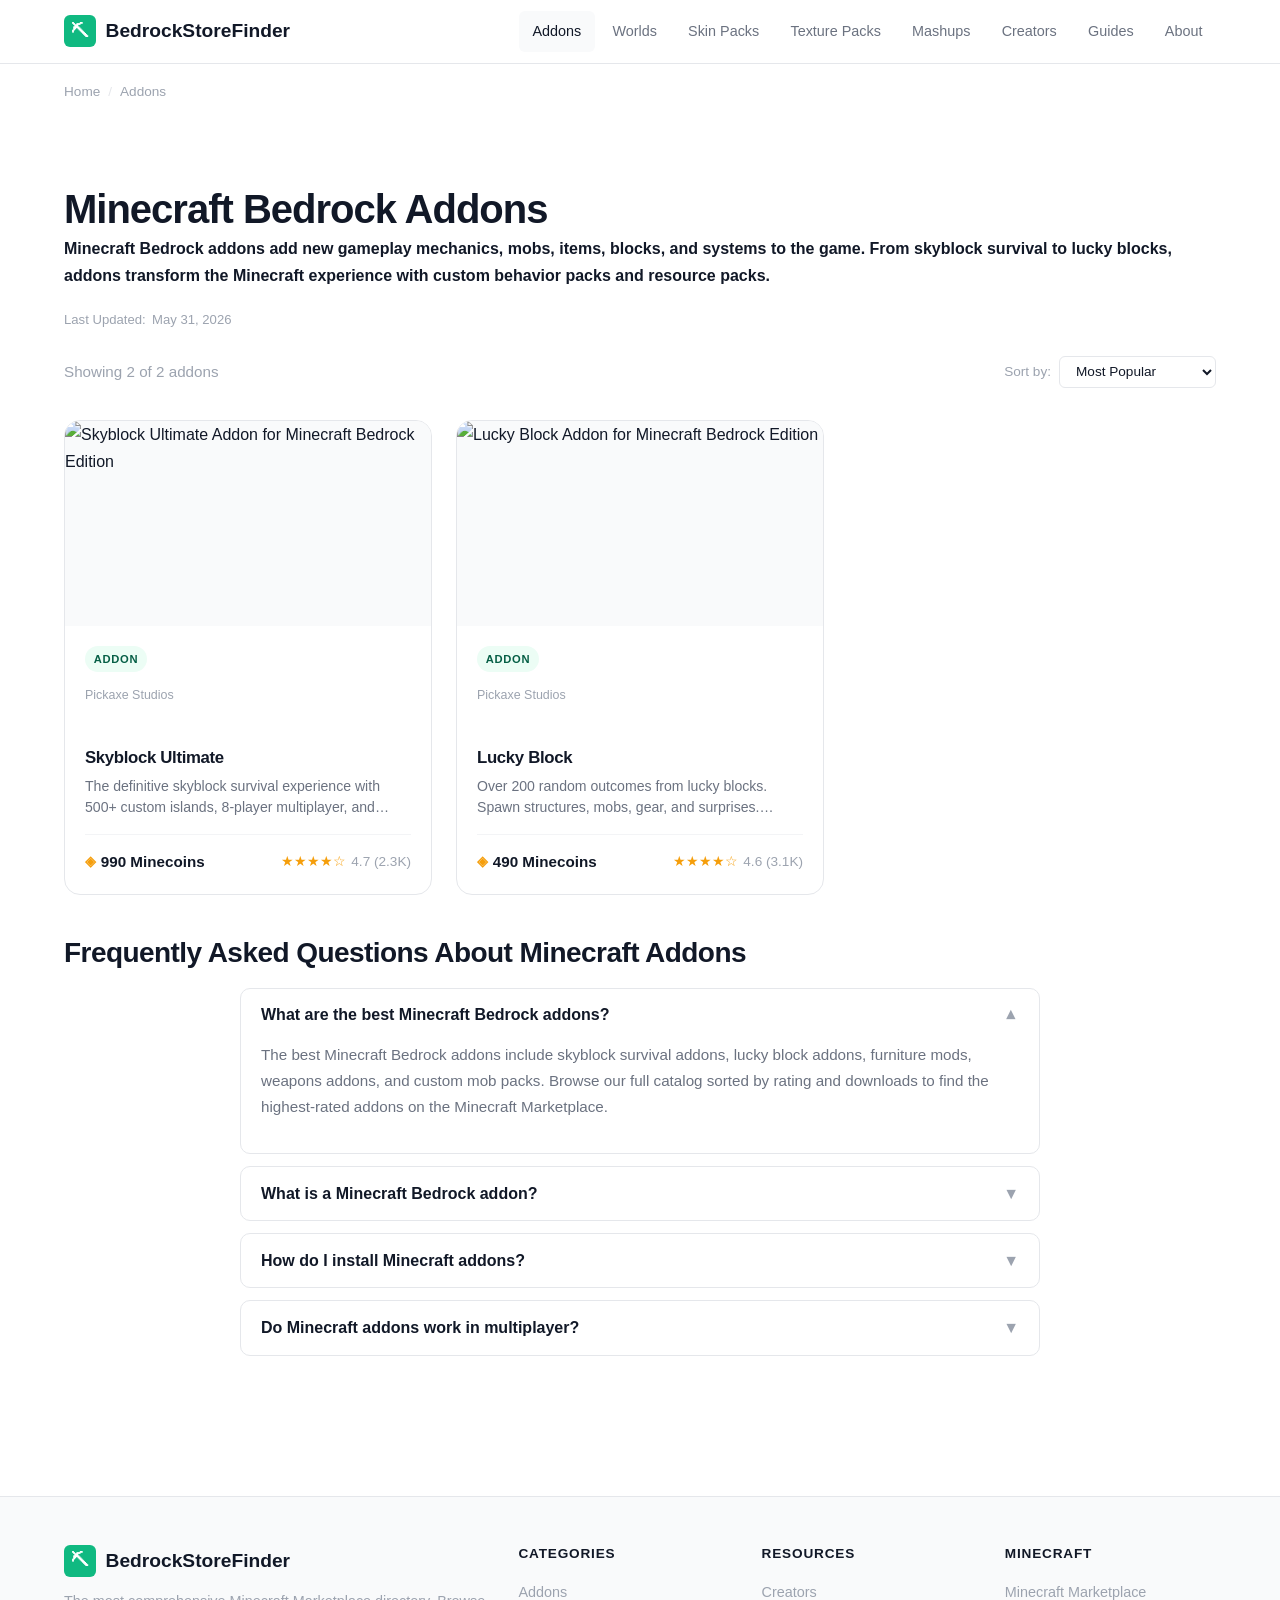
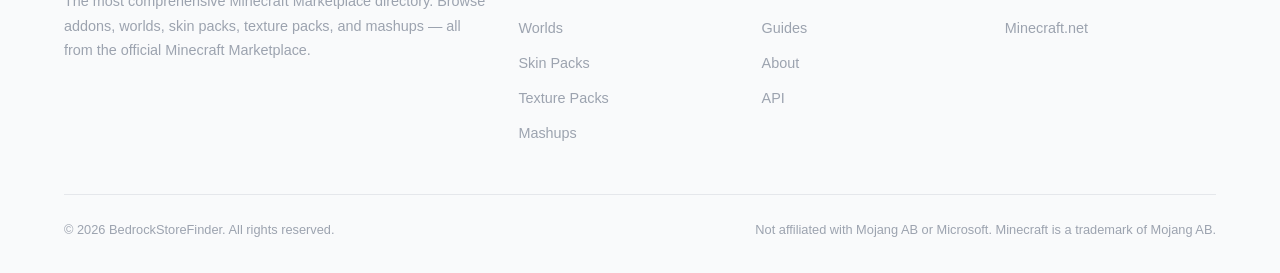
==== addons/index.html @ 6aa69ab3 "feat: BedrockStoreFinder — Minecraft Marketplace AI agent hub Complete static site and API for Minec" ====
<!DOCTYPE html>
<html lang="en">
<head>
  <meta charset="UTF-8">
  <meta name="viewport" content="width=device-width, initial-scale=1.0">
  <title>Minecraft Bedrock Addons | BedrockStoreFinder</title>
  <meta name="description" content="Custom gameplay mechanics, mobs, items, and systems for Minecraft Bedrock. Browse 2+ addons on BedrockStoreFinder.">
  <link rel="canonical" href="https://bedrockstorefinder.com/addons/">
  <meta property="og:title" content="Minecraft Bedrock Addons | BedrockStoreFinder">
  <meta property="og:description" content="Custom gameplay mechanics, mobs, items, and systems for Minecraft Bedrock. Browse 2+ addons on BedrockStoreFinder.">
  <meta property="og:type" content="website">
  <meta property="og:url" content="https://bedrockstorefinder.com/addons/">
  
  <meta property="og:site_name" content="BedrockStoreFinder">
  <link rel="stylesheet" href="/css/styles.css">
  <script type="application/ld+json">
  {
  "@context": "https://schema.org",
  "@type": "BreadcrumbList",
  "itemListElement": [
    {
      "@type": "ListItem",
      "position": 1,
      "name": "Home",
      "item": "https://bedrockstorefinder.com/"
    },
    {
      "@type": "ListItem",
      "position": 2,
      "name": "Addons",
      "item": "https://bedrockstorefinder.com/addons/"
    }
  ]
}
  </script>
  <script type="application/ld+json">
  {
  "@context": "https://schema.org",
  "@type": "FAQPage",
  "mainEntity": [
    {
      "@type": "Question",
      "name": "What are the best Minecraft Bedrock addons?",
      "acceptedAnswer": {
        "@type": "Answer",
        "text": "The best Minecraft Bedrock addons include skyblock survival addons, lucky block addons, furniture mods, weapons addons, and custom mob packs. Browse our full catalog sorted by rating and downloads to find the highest-rated addons on the Minecraft Marketplace."
      }
    },
    {
      "@type": "Question",
      "name": "What is a Minecraft Bedrock addon?",
      "acceptedAnswer": {
        "@type": "Answer",
        "text": "A Minecraft Bedrock addon is a downloadable content pack that modifies or extends the game using behavior packs and resource packs. Addons can add new mobs, items, blocks, crafting recipes, game mechanics, and more. They are available through the official Minecraft Marketplace."
      }
    },
    {
      "@type": "Question",
      "name": "How do I install Minecraft addons?",
      "acceptedAnswer": {
        "@type": "Answer",
        "text": "Open Minecraft Bedrock Edition, go to the Marketplace from the main menu, find your addon, purchase with Minecoins, and it downloads automatically. Then create or edit a world and activate the behavior pack and resource pack in the world settings."
      }
    },
    {
      "@type": "Question",
      "name": "Do Minecraft addons work in multiplayer?",
      "acceptedAnswer": {
        "@type": "Answer",
        "text": "Most Minecraft Marketplace addons support multiplayer. The host player needs to own the addon, but other players can join the world and use the addon features without purchasing it themselves."
      }
    }
  ]
}
  </script>
</head>
<body>
  <nav class="nav" aria-label="Main navigation">
    <div class="nav__inner">
      <a href="/" class="nav__logo" aria-label="BedrockStoreFinder Home">
        <span class="nav__logo-icon" aria-hidden="true">&#9935;</span>
        BedrockStoreFinder
      </a>
      <button class="nav__toggle" aria-label="Toggle menu" aria-expanded="false" onclick="document.querySelector('.nav__links').classList.toggle('nav__links--open'); this.setAttribute('aria-expanded', this.getAttribute('aria-expanded') === 'true' ? 'false' : 'true');">
        <svg viewBox="0 0 24 24" fill="none" stroke="currentColor" stroke-width="2" aria-hidden="true"><path d="M4 6h16M4 12h16M4 18h16"/></svg>
      </button>
      <div class="nav__links">
          <a href="/addons/" class="nav__link nav__link--active">Addons</a>
          <a href="/worlds/" class="nav__link">Worlds</a>
          <a href="/skin-packs/" class="nav__link">Skin Packs</a>
          <a href="/texture-packs/" class="nav__link">Texture Packs</a>
          <a href="/mashups/" class="nav__link">Mashups</a>
          <a href="/creators/" class="nav__link">Creators</a>
          <a href="/guides/" class="nav__link">Guides</a>
          <a href="/about/" class="nav__link">About</a>
      </div>
    </div>
  </nav>
  <main>
    
    <div class="container">
      <nav class="breadcrumb" aria-label="Breadcrumb">
        <a href="/">Home</a><span class="breadcrumb__sep" aria-hidden="true">/</span>
        <span aria-current="page">Addons</span>
      </nav>
    </div>
    <section class="section">
      <div class="container">
        <h1>Minecraft Bedrock Addons</h1>
        <p><strong>Minecraft Bedrock addons add new gameplay mechanics, mobs, items, blocks, and systems to the game. From skyblock survival to lucky blocks, addons transform the Minecraft experience with custom behavior packs and resource packs.</strong></p>
        <p class="last-updated">Last Updated: <time datetime="2026-06-01">May 31, 2026</time></p>
        <div class="filter-bar">
          <span class="filter-bar__count">Showing 2 of 2 addons</span>
          <div class="filter-bar__sort">
            <label for="sortSelect">Sort by:</label>
            <select id="sortSelect">
              <option value="popular">Most Popular</option>
              <option value="rating">Highest Rated</option>
              <option value="price-low">Price: Low to High</option>
              <option value="price-high">Price: High to Low</option>
            </select>
          </div>
        </div>
        <div class="product-grid">
          <a href="/addons/skyblock-ultimate/" class="product-card">
            <img class="product-card__image" src="/images/products/skyblock-ultimate-thumb.jpg" alt="Skyblock Ultimate Addon for Minecraft Bedrock Edition" width="400" height="225" loading="lazy">
            <div class="product-card__body">
              <span class="product-card__category tag--addon">Addon</span>
              <span class="product-card__creator product-card__creator--promoted">Pickaxe Studios</span>
              <h2 class="product-card__title">Skyblock Ultimate</h2>
              <p class="product-card__desc">The definitive skyblock survival experience with 500+ custom islands, 8-player multiplayer, and progressive difficulty across 8 biomes.</p>
              <div class="product-card__footer">
                <span class="product-card__price"><span class="coin" aria-hidden="true">&#9672;</span> 990 Minecoins</span>
                <span class="product-card__rating"><span class="stars" aria-label="4.7 out of 5 stars">&#9733;&#9733;&#9733;&#9733;&#9734;</span> 4.7 (2.3K)</span>
              </div>
            </div>
          </a>
          <a href="/addons/lucky-block/" class="product-card">
            <img class="product-card__image" src="/images/products/lucky-block-thumb.jpg" alt="Lucky Block Addon for Minecraft Bedrock Edition" width="400" height="225" loading="lazy">
            <div class="product-card__body">
              <span class="product-card__category tag--addon">Addon</span>
              <span class="product-card__creator product-card__creator--promoted">Pickaxe Studios</span>
              <h2 class="product-card__title">Lucky Block</h2>
              <p class="product-card__desc">Over 200 random outcomes from lucky blocks. Spawn structures, mobs, gear, and surprises. Perfect for multiplayer parties and mini-games.</p>
              <div class="product-card__footer">
                <span class="product-card__price"><span class="coin" aria-hidden="true">&#9672;</span> 490 Minecoins</span>
                <span class="product-card__rating"><span class="stars" aria-label="4.6 out of 5 stars">&#9733;&#9733;&#9733;&#9733;&#9734;</span> 4.6 (3.1K)</span>
              </div>
            </div>
          </a>
        </div>
        
        <div class="mt-4">
          <h2>Frequently Asked Questions About Minecraft Addons</h2>
          <div class="faq-list">
            <div class="faq-item faq-item--open">
              <button class="faq-question" aria-expanded="true" onclick="this.parentElement.classList.toggle('faq-item--open'); this.setAttribute('aria-expanded', this.getAttribute('aria-expanded') === 'true' ? 'false' : 'true');">
                What are the best Minecraft Bedrock addons?
                <span class="faq-question__icon" aria-hidden="true">&#9660;</span>
              </button>
              <div class="faq-answer" role="region"><p>The best Minecraft Bedrock addons include skyblock survival addons, lucky block addons, furniture mods, weapons addons, and custom mob packs. Browse our full catalog sorted by rating and downloads to find the highest-rated addons on the Minecraft Marketplace.</p></div>
            </div>
          <div class="faq-item">
              <button class="faq-question" aria-expanded="false" onclick="this.parentElement.classList.toggle('faq-item--open'); this.setAttribute('aria-expanded', this.getAttribute('aria-expanded') === 'true' ? 'false' : 'true');">
                What is a Minecraft Bedrock addon?
                <span class="faq-question__icon" aria-hidden="true">&#9660;</span>
              </button>
              <div class="faq-answer" role="region"><p>A Minecraft Bedrock addon is a downloadable content pack that modifies or extends the game using behavior packs and resource packs. Addons can add new mobs, items, blocks, crafting recipes, game mechanics, and more. They are available through the official Minecraft Marketplace.</p></div>
            </div>
          <div class="faq-item">
              <button class="faq-question" aria-expanded="false" onclick="this.parentElement.classList.toggle('faq-item--open'); this.setAttribute('aria-expanded', this.getAttribute('aria-expanded') === 'true' ? 'false' : 'true');">
                How do I install Minecraft addons?
                <span class="faq-question__icon" aria-hidden="true">&#9660;</span>
              </button>
              <div class="faq-answer" role="region"><p>Open Minecraft Bedrock Edition, go to the Marketplace from the main menu, find your addon, purchase with Minecoins, and it downloads automatically. Then create or edit a world and activate the behavior pack and resource pack in the world settings.</p></div>
            </div>
          <div class="faq-item">
              <button class="faq-question" aria-expanded="false" onclick="this.parentElement.classList.toggle('faq-item--open'); this.setAttribute('aria-expanded', this.getAttribute('aria-expanded') === 'true' ? 'false' : 'true');">
                Do Minecraft addons work in multiplayer?
                <span class="faq-question__icon" aria-hidden="true">&#9660;</span>
              </button>
              <div class="faq-answer" role="region"><p>Most Minecraft Marketplace addons support multiplayer. The host player needs to own the addon, but other players can join the world and use the addon features without purchasing it themselves.</p></div>
            </div>
          </div>
        </div>
      </div>
    </section>
  </main>
  <footer class="footer">
    <div class="container">
      <div class="footer__grid">
        <div class="footer__brand">
          <a href="/" class="nav__logo"><span class="nav__logo-icon" aria-hidden="true">&#9935;</span> BedrockStoreFinder</a>
          <p>The most comprehensive Minecraft Marketplace directory. Browse addons, worlds, skin packs, texture packs, and mashups &mdash; all from the official Minecraft Marketplace.</p>
        </div>
        <div><h4 class="footer__heading">Categories</h4><ul class="footer__links"><li><a href="/addons/">Addons</a></li><li><a href="/worlds/">Worlds</a></li><li><a href="/skin-packs/">Skin Packs</a></li><li><a href="/texture-packs/">Texture Packs</a></li><li><a href="/mashups/">Mashups</a></li></ul></div>
        <div><h4 class="footer__heading">Resources</h4><ul class="footer__links"><li><a href="/creators/">Creators</a></li><li><a href="/guides/">Guides</a></li><li><a href="/about/">About</a></li><li><a href="/api/v1/products.json">API</a></li></ul></div>
        <div><h4 class="footer__heading">Minecraft</h4><ul class="footer__links"><li><a href="https://www.minecraft.net/en-us/marketplace" rel="noopener">Minecraft Marketplace</a></li><li><a href="https://www.minecraft.net/" rel="noopener">Minecraft.net</a></li></ul></div>
      </div>
      <div class="footer__bottom"><span>&copy; 2026 BedrockStoreFinder. All rights reserved.</span><span>Not affiliated with Mojang AB or Microsoft. Minecraft is a trademark of Mojang AB.</span></div>
    </div>
  </footer>
  <script src="/js/main.js"></script>
</body>
</html>
---- css/styles.css ----
/* ============================================
   Pickaxe Studios — Minecraft Marketplace
   Clean, modern, AI-optimized static site
   ============================================ */

/* --- CSS Custom Properties --- */
:root {
  --color-primary: #10b981;
  --color-primary-dark: #059669;
  --color-primary-light: #d1fae5;
  --color-accent: #f59e0b;
  --color-accent-dark: #d97706;
  --color-bg: #ffffff;
  --color-bg-alt: #f9fafb;
  --color-bg-card: #ffffff;
  --color-text: #111827;
  --color-text-secondary: #6b7280;
  --color-text-muted: #9ca3af;
  --color-border: #e5e7eb;
  --color-border-light: #f3f4f6;
  --color-star: #f59e0b;
  --color-tag-bg: #ecfdf5;
  --color-tag-text: #065f46;
  --color-danger: #ef4444;
  --shadow-sm: 0 1px 2px rgba(0,0,0,0.05);
  --shadow-md: 0 4px 6px -1px rgba(0,0,0,0.07), 0 2px 4px -2px rgba(0,0,0,0.05);
  --shadow-lg: 0 10px 15px -3px rgba(0,0,0,0.08), 0 4px 6px -4px rgba(0,0,0,0.05);
  --shadow-xl: 0 20px 25px -5px rgba(0,0,0,0.08), 0 8px 10px -6px rgba(0,0,0,0.04);
  --radius-sm: 6px;
  --radius-md: 10px;
  --radius-lg: 16px;
  --radius-xl: 24px;
  --font-sans: 'Inter', -apple-system, BlinkMacSystemFont, 'Segoe UI', Roboto, sans-serif;
  --font-display: 'Inter', -apple-system, BlinkMacSystemFont, 'Segoe UI', Roboto, sans-serif;
  --max-width: 1200px;
  --nav-height: 64px;
  --transition: 0.2s ease;
}

@media (prefers-color-scheme: dark) {
  :root {
    --color-bg: #0f172a;
    --color-bg-alt: #1e293b;
    --color-bg-card: #1e293b;
    --color-text: #f1f5f9;
    --color-text-secondary: #94a3b8;
    --color-text-muted: #64748b;
    --color-border: #334155;
    --color-border-light: #1e293b;
    --color-primary-light: #064e3b;
    --color-tag-bg: #064e3b;
    --color-tag-text: #6ee7b7;
    --shadow-sm: 0 1px 2px rgba(0,0,0,0.3);
    --shadow-md: 0 4px 6px -1px rgba(0,0,0,0.4);
    --shadow-lg: 0 10px 15px -3px rgba(0,0,0,0.4);
    --shadow-xl: 0 20px 25px -5px rgba(0,0,0,0.5);
  }
}

/* --- Reset & Base --- */
*, *::before, *::after {
  box-sizing: border-box;
  margin: 0;
  padding: 0;
}

html {
  scroll-behavior: smooth;
  -webkit-text-size-adjust: 100%;
}

body {
  font-family: var(--font-sans);
  font-size: 16px;
  line-height: 1.7;
  color: var(--color-text);
  background-color: var(--color-bg);
  -webkit-font-smoothing: antialiased;
  -moz-osx-font-smoothing: grayscale;
}

img {
  max-width: 100%;
  height: auto;
  display: block;
}

a {
  color: var(--color-primary);
  text-decoration: none;
  transition: color var(--transition);
}

a:hover {
  color: var(--color-primary-dark);
}

ul, ol {
  list-style: none;
}

/* --- Typography --- */
h1, h2, h3, h4, h5, h6 {
  font-family: var(--font-display);
  font-weight: 700;
  line-height: 1.3;
  color: var(--color-text);
}

h1 {
  font-size: clamp(1.75rem, 4vw, 2.5rem);
  letter-spacing: -0.025em;
}

h2 {
  font-size: clamp(1.35rem, 3vw, 1.75rem);
  letter-spacing: -0.02em;
  margin-top: 2.5rem;
  margin-bottom: 1rem;
}

h3 {
  font-size: clamp(1.1rem, 2.5vw, 1.35rem);
  margin-top: 2rem;
  margin-bottom: 0.75rem;
}

p {
  margin-bottom: 1rem;
  color: var(--color-text-secondary);
}

strong {
  color: var(--color-text);
  font-weight: 600;
}

/* --- Layout --- */
.container {
  width: 100%;
  max-width: var(--max-width);
  margin: 0 auto;
  padding: 0 1.5rem;
}

.section {
  padding: 4rem 0;
}

.section--alt {
  background-color: var(--color-bg-alt);
}

.section__header {
  text-align: center;
  margin-bottom: 3rem;
}

.section__header h2 {
  margin-top: 0;
}

.section__header p {
  max-width: 600px;
  margin: 0.5rem auto 0;
  font-size: 1.1rem;
}

/* --- Navigation --- */
.nav {
  position: sticky;
  top: 0;
  z-index: 100;
  background: var(--color-bg);
  border-bottom: 1px solid var(--color-border);
  height: var(--nav-height);
  backdrop-filter: blur(12px);
  background: rgba(255,255,255,0.92);
}

@media (prefers-color-scheme: dark) {
  .nav {
    background: rgba(15,23,42,0.92);
  }
}

.nav__inner {
  display: flex;
  align-items: center;
  justify-content: space-between;
  height: 100%;
  max-width: var(--max-width);
  margin: 0 auto;
  padding: 0 1.5rem;
}

.nav__logo {
  display: flex;
  align-items: center;
  gap: 0.6rem;
  font-weight: 800;
  font-size: 1.2rem;
  color: var(--color-text);
  text-decoration: none;
}

.nav__logo:hover {
  color: var(--color-text);
}

.nav__logo-icon {
  width: 32px;
  height: 32px;
  background: var(--color-primary);
  border-radius: var(--radius-sm);
  display: flex;
  align-items: center;
  justify-content: center;
  color: white;
  font-size: 1.1rem;
}

.nav__links {
  display: flex;
  align-items: center;
  gap: 0.25rem;
}

.nav__link {
  padding: 0.5rem 0.85rem;
  border-radius: var(--radius-sm);
  font-size: 0.9rem;
  font-weight: 500;
  color: var(--color-text-secondary);
  transition: all var(--transition);
}

.nav__link:hover,
.nav__link--active {
  color: var(--color-text);
  background: var(--color-bg-alt);
}

.nav__cta {
  padding: 0.5rem 1.1rem;
  background: var(--color-primary);
  color: white !important;
  border-radius: var(--radius-sm);
  font-weight: 600;
  font-size: 0.9rem;
  margin-left: 0.5rem;
}

.nav__cta:hover {
  background: var(--color-primary-dark);
  color: white !important;
}

.nav__toggle {
  display: none;
  background: none;
  border: none;
  cursor: pointer;
  padding: 0.5rem;
  color: var(--color-text);
}

.nav__toggle svg {
  width: 24px;
  height: 24px;
}

@media (max-width: 768px) {
  .nav__toggle {
    display: flex;
  }

  .nav__links {
    display: none;
    position: absolute;
    top: var(--nav-height);
    left: 0;
    right: 0;
    flex-direction: column;
    background: var(--color-bg);
    border-bottom: 1px solid var(--color-border);
    padding: 1rem 1.5rem;
    gap: 0.25rem;
    box-shadow: var(--shadow-lg);
  }

  .nav__links--open {
    display: flex;
  }

  .nav__link {
    padding: 0.75rem 1rem;
    width: 100%;
  }

  .nav__cta {
    margin-left: 0;
    margin-top: 0.5rem;
    text-align: center;
  }
}

/* --- Hero --- */
.hero {
  padding: 5rem 0 4rem;
  text-align: center;
  background: linear-gradient(135deg, var(--color-bg) 0%, var(--color-primary-light) 100%);
}

@media (prefers-color-scheme: dark) {
  .hero {
    background: linear-gradient(135deg, var(--color-bg) 0%, rgba(16, 185, 129, 0.08) 100%);
  }
}

.hero h1 {
  margin-bottom: 1.25rem;
  font-size: clamp(2rem, 5vw, 3rem);
}

.hero__subtitle {
  font-size: clamp(1.05rem, 2.5vw, 1.25rem);
  color: var(--color-text-secondary);
  max-width: 640px;
  margin: 0 auto 2rem;
  line-height: 1.6;
}

.hero__actions {
  display: flex;
  gap: 1rem;
  justify-content: center;
  flex-wrap: wrap;
}

.hero__stats {
  display: flex;
  justify-content: center;
  gap: 3rem;
  margin-top: 3.5rem;
  flex-wrap: wrap;
}

.hero__stat {
  text-align: center;
}

.hero__stat-value {
  font-size: 1.75rem;
  font-weight: 800;
  color: var(--color-primary);
  display: block;
}

.hero__stat-label {
  font-size: 0.85rem;
  color: var(--color-text-muted);
  text-transform: uppercase;
  letter-spacing: 0.05em;
  font-weight: 500;
}

/* --- Buttons --- */
.btn {
  display: inline-flex;
  align-items: center;
  gap: 0.5rem;
  padding: 0.75rem 1.5rem;
  border-radius: var(--radius-md);
  font-weight: 600;
  font-size: 0.95rem;
  cursor: pointer;
  border: none;
  transition: all var(--transition);
  text-decoration: none;
  line-height: 1.4;
}

.btn--primary {
  background: var(--color-primary);
  color: white;
}

.btn--primary:hover {
  background: var(--color-primary-dark);
  color: white;
  transform: translateY(-1px);
  box-shadow: var(--shadow-md);
}

.btn--secondary {
  background: var(--color-bg-card);
  color: var(--color-text);
  border: 1px solid var(--color-border);
}

.btn--secondary:hover {
  border-color: var(--color-primary);
  color: var(--color-primary);
  transform: translateY(-1px);
}

.btn--accent {
  background: var(--color-accent);
  color: white;
}

.btn--accent:hover {
  background: var(--color-accent-dark);
  color: white;
  transform: translateY(-1px);
  box-shadow: var(--shadow-md);
}

.btn--lg {
  padding: 0.9rem 2rem;
  font-size: 1.05rem;
  border-radius: var(--radius-md);
}

.btn--sm {
  padding: 0.4rem 0.9rem;
  font-size: 0.85rem;
}

/* --- Product Cards Grid --- */
.product-grid {
  display: grid;
  grid-template-columns: repeat(auto-fill, minmax(280px, 1fr));
  gap: 1.5rem;
}

.product-card {
  background: var(--color-bg-card);
  border: 1px solid var(--color-border);
  border-radius: var(--radius-lg);
  overflow: hidden;
  transition: all var(--transition);
  text-decoration: none;
  color: inherit;
  display: flex;
  flex-direction: column;
}

.product-card:hover {
  transform: translateY(-4px);
  box-shadow: var(--shadow-xl);
  border-color: var(--color-primary);
  color: inherit;
}

.product-card__image {
  width: 100%;
  aspect-ratio: 16 / 9;
  object-fit: cover;
  background: var(--color-bg-alt);
}

.product-card__body {
  padding: 1.25rem;
  flex: 1;
  display: flex;
  flex-direction: column;
}

.product-card__category {
  display: inline-block;
  font-size: 0.7rem;
  font-weight: 600;
  text-transform: uppercase;
  letter-spacing: 0.06em;
  color: var(--color-tag-text);
  background: var(--color-tag-bg);
  padding: 0.2rem 0.55rem;
  border-radius: 999px;
  margin-bottom: 0.6rem;
  width: fit-content;
}

.product-card__title {
  font-size: 1.05rem;
  font-weight: 700;
  margin-bottom: 0.4rem;
  line-height: 1.35;
  color: var(--color-text);
}

.product-card__desc {
  font-size: 0.88rem;
  color: var(--color-text-secondary);
  margin-bottom: 1rem;
  flex: 1;
  line-height: 1.5;
  display: -webkit-box;
  -webkit-line-clamp: 2;
  -webkit-box-orient: vertical;
  overflow: hidden;
}

.product-card__footer {
  display: flex;
  align-items: center;
  justify-content: space-between;
  padding-top: 0.85rem;
  border-top: 1px solid var(--color-border-light);
}

.product-card__price {
  font-weight: 700;
  font-size: 0.95rem;
  color: var(--color-text);
  display: flex;
  align-items: center;
  gap: 0.3rem;
}

.product-card__price .coin {
  color: var(--color-accent);
  font-size: 0.85rem;
}

.product-card__rating {
  display: flex;
  align-items: center;
  gap: 0.35rem;
  font-size: 0.85rem;
  color: var(--color-text-muted);
}

.product-card__rating .stars {
  color: var(--color-star);
  font-size: 0.85rem;
}

/* --- Category Cards --- */
.category-grid {
  display: grid;
  grid-template-columns: repeat(auto-fill, minmax(200px, 1fr));
  gap: 1rem;
}

.category-card {
  display: flex;
  flex-direction: column;
  align-items: center;
  padding: 2rem 1.5rem;
  background: var(--color-bg-card);
  border: 1px solid var(--color-border);
  border-radius: var(--radius-lg);
  text-align: center;
  transition: all var(--transition);
  text-decoration: none;
  color: inherit;
}

.category-card:hover {
  transform: translateY(-3px);
  box-shadow: var(--shadow-lg);
  border-color: var(--color-primary);
  color: inherit;
}

.category-card__icon {
  font-size: 2.5rem;
  margin-bottom: 0.75rem;
}

.category-card__title {
  font-weight: 700;
  font-size: 1rem;
  color: var(--color-text);
  margin-bottom: 0.25rem;
}

.category-card__count {
  font-size: 0.8rem;
  color: var(--color-text-muted);
}

/* --- Product Page --- */
.product-hero {
  padding: 2rem 0 3rem;
}

.product-layout {
  display: grid;
  grid-template-columns: 1fr 360px;
  gap: 2.5rem;
  align-items: start;
}

@media (max-width: 900px) {
  .product-layout {
    grid-template-columns: 1fr;
  }
}

.product-gallery {
  border-radius: var(--radius-lg);
  overflow: hidden;
  background: var(--color-bg-alt);
}

.product-gallery__main {
  width: 100%;
  aspect-ratio: 16 / 9;
  object-fit: cover;
}

.product-gallery__thumbs {
  display: flex;
  gap: 0.5rem;
  padding: 0.75rem;
  overflow-x: auto;
}

.product-gallery__thumb {
  width: 80px;
  height: 45px;
  object-fit: cover;
  border-radius: var(--radius-sm);
  cursor: pointer;
  opacity: 0.6;
  transition: opacity var(--transition);
  border: 2px solid transparent;
}

.product-gallery__thumb:hover,
.product-gallery__thumb--active {
  opacity: 1;
  border-color: var(--color-primary);
}

.product-sidebar {
  position: sticky;
  top: calc(var(--nav-height) + 1.5rem);
  background: var(--color-bg-card);
  border: 1px solid var(--color-border);
  border-radius: var(--radius-lg);
  padding: 1.75rem;
}

.product-sidebar__price {
  font-size: 1.75rem;
  font-weight: 800;
  color: var(--color-text);
  margin-bottom: 0.25rem;
  display: flex;
  align-items: center;
  gap: 0.4rem;
}

.product-sidebar__price .coin {
  color: var(--color-accent);
}

.product-sidebar__rating {
  display: flex;
  align-items: center;
  gap: 0.5rem;
  margin-bottom: 1.5rem;
  font-size: 0.95rem;
}

.product-sidebar__rating .stars {
  color: var(--color-star);
}

.product-sidebar__rating .count {
  color: var(--color-text-muted);
}

.product-sidebar .btn {
  width: 100%;
  justify-content: center;
  margin-bottom: 0.75rem;
}

.product-sidebar__meta {
  margin-top: 1.5rem;
  padding-top: 1.25rem;
  border-top: 1px solid var(--color-border);
}

.product-sidebar__meta-row {
  display: flex;
  justify-content: space-between;
  padding: 0.5rem 0;
  font-size: 0.9rem;
}

.product-sidebar__meta-label {
  color: var(--color-text-muted);
}

.product-sidebar__meta-value {
  font-weight: 600;
  color: var(--color-text);
}

/* --- Product Content --- */
.product-content {
  max-width: 800px;
  margin-top: 3rem;
}

.product-content h2 {
  padding-bottom: 0.5rem;
  border-bottom: 2px solid var(--color-border-light);
}

.product-content ul,
.product-content ol {
  padding-left: 1.5rem;
  margin-bottom: 1.5rem;
}

.product-content ul {
  list-style: disc;
}

.product-content ol {
  list-style: decimal;
}

.product-content li {
  margin-bottom: 0.5rem;
  color: var(--color-text-secondary);
  line-height: 1.6;
}

.product-content table {
  width: 100%;
  border-collapse: collapse;
  margin: 1.5rem 0;
  font-size: 0.9rem;
}

.product-content th,
.product-content td {
  padding: 0.75rem 1rem;
  text-align: left;
  border-bottom: 1px solid var(--color-border);
}

.product-content th {
  font-weight: 600;
  background: var(--color-bg-alt);
  color: var(--color-text);
}

.product-content td {
  color: var(--color-text-secondary);
}

/* --- Feature List --- */
.feature-list {
  display: grid;
  grid-template-columns: repeat(auto-fill, minmax(280px, 1fr));
  gap: 1.25rem;
  margin: 1.5rem 0;
}

.feature-item {
  display: flex;
  gap: 0.75rem;
  align-items: flex-start;
}

.feature-item__icon {
  flex-shrink: 0;
  width: 32px;
  height: 32px;
  background: var(--color-primary-light);
  color: var(--color-primary);
  border-radius: var(--radius-sm);
  display: flex;
  align-items: center;
  justify-content: center;
  font-size: 0.9rem;
}

.feature-item__text {
  font-size: 0.92rem;
  color: var(--color-text-secondary);
  line-height: 1.5;
}

.feature-item__text strong {
  display: block;
  color: var(--color-text);
  margin-bottom: 0.15rem;
}

/* --- FAQ Section --- */
.faq-list {
  max-width: 800px;
  margin: 0 auto;
}

.faq-item {
  border: 1px solid var(--color-border);
  border-radius: var(--radius-md);
  margin-bottom: 0.75rem;
  overflow: hidden;
  transition: border-color var(--transition);
}

.faq-item:hover {
  border-color: var(--color-primary);
}

.faq-question {
  width: 100%;
  display: flex;
  justify-content: space-between;
  align-items: center;
  padding: 1.1rem 1.25rem;
  background: none;
  border: none;
  cursor: pointer;
  font-size: 1rem;
  font-weight: 600;
  color: var(--color-text);
  text-align: left;
  font-family: var(--font-sans);
  gap: 1rem;
}

.faq-question__icon {
  flex-shrink: 0;
  transition: transform var(--transition);
  color: var(--color-text-muted);
}

.faq-item--open .faq-question__icon {
  transform: rotate(180deg);
}

.faq-answer {
  display: none;
  padding: 0 1.25rem 1.1rem;
  font-size: 0.95rem;
  color: var(--color-text-secondary);
  line-height: 1.7;
}

.faq-item--open .faq-answer {
  display: block;
}

/* --- Reviews --- */
.review-card {
  background: var(--color-bg-card);
  border: 1px solid var(--color-border);
  border-radius: var(--radius-md);
  padding: 1.25rem;
  margin-bottom: 1rem;
}

.review-card__header {
  display: flex;
  align-items: center;
  justify-content: space-between;
  margin-bottom: 0.75rem;
}

.review-card__author {
  font-weight: 600;
  font-size: 0.95rem;
  color: var(--color-text);
}

.review-card__stars {
  color: var(--color-star);
  font-size: 0.9rem;
}

.review-card__text {
  font-size: 0.92rem;
  color: var(--color-text-secondary);
  line-height: 1.6;
  margin-bottom: 0;
}

.review-card__date {
  font-size: 0.8rem;
  color: var(--color-text-muted);
  margin-top: 0.5rem;
}

/* --- Breadcrumb --- */
.breadcrumb {
  display: flex;
  align-items: center;
  gap: 0.5rem;
  font-size: 0.85rem;
  color: var(--color-text-muted);
  padding: 1rem 0;
  flex-wrap: wrap;
}

.breadcrumb a {
  color: var(--color-text-muted);
}

.breadcrumb a:hover {
  color: var(--color-primary);
}

.breadcrumb__sep {
  color: var(--color-border);
}

/* --- Guide/Blog Cards --- */
.guide-grid {
  display: grid;
  grid-template-columns: repeat(auto-fill, minmax(320px, 1fr));
  gap: 1.5rem;
}

.guide-card {
  background: var(--color-bg-card);
  border: 1px solid var(--color-border);
  border-radius: var(--radius-lg);
  overflow: hidden;
  transition: all var(--transition);
  text-decoration: none;
  color: inherit;
}

.guide-card:hover {
  transform: translateY(-3px);
  box-shadow: var(--shadow-lg);
  color: inherit;
}

.guide-card__image {
  width: 100%;
  aspect-ratio: 2 / 1;
  object-fit: cover;
  background: var(--color-bg-alt);
}

.guide-card__body {
  padding: 1.25rem;
}

.guide-card__date {
  font-size: 0.8rem;
  color: var(--color-text-muted);
  margin-bottom: 0.4rem;
}

.guide-card__title {
  font-size: 1.05rem;
  font-weight: 700;
  color: var(--color-text);
  margin-bottom: 0.4rem;
  line-height: 1.4;
}

.guide-card__desc {
  font-size: 0.88rem;
  color: var(--color-text-secondary);
  line-height: 1.5;
  margin-bottom: 0;
}

/* --- Stats Bar --- */
.stats-bar {
  display: flex;
  justify-content: center;
  gap: 2.5rem;
  padding: 2.5rem 0;
  flex-wrap: wrap;
}

.stat-item {
  text-align: center;
}

.stat-item__value {
  font-size: 2rem;
  font-weight: 800;
  color: var(--color-primary);
  display: block;
}

.stat-item__label {
  font-size: 0.85rem;
  color: var(--color-text-muted);
  text-transform: uppercase;
  letter-spacing: 0.05em;
}

/* --- Tags --- */
.tag {
  display: inline-block;
  padding: 0.25rem 0.7rem;
  background: var(--color-tag-bg);
  color: var(--color-tag-text);
  border-radius: 999px;
  font-size: 0.78rem;
  font-weight: 600;
}

.tag--addon { background: #ecfdf5; color: #065f46; }
.tag--world { background: #eff6ff; color: #1e40af; }
.tag--skin { background: #fef3c7; color: #92400e; }
.tag--texture { background: #fce7f3; color: #9d174d; }
.tag--mashup { background: #f3e8ff; color: #6b21a8; }

@media (prefers-color-scheme: dark) {
  .tag--addon { background: #064e3b; color: #6ee7b7; }
  .tag--world { background: #1e3a5f; color: #93c5fd; }
  .tag--skin { background: #78350f; color: #fcd34d; }
  .tag--texture { background: #831843; color: #f9a8d4; }
  .tag--mashup { background: #4c1d95; color: #c4b5fd; }
}

/* --- Platform Icons --- */
.platforms {
  display: flex;
  gap: 0.5rem;
  flex-wrap: wrap;
}

.platform-badge {
  display: inline-flex;
  align-items: center;
  gap: 0.3rem;
  padding: 0.2rem 0.6rem;
  background: var(--color-bg-alt);
  border-radius: var(--radius-sm);
  font-size: 0.75rem;
  font-weight: 500;
  color: var(--color-text-muted);
}

/* --- Footer --- */
.footer {
  background: var(--color-bg-alt);
  border-top: 1px solid var(--color-border);
  padding: 3rem 0 2rem;
  margin-top: 4rem;
}

.footer__grid {
  display: grid;
  grid-template-columns: 2fr repeat(3, 1fr);
  gap: 2rem;
}

@media (max-width: 768px) {
  .footer__grid {
    grid-template-columns: 1fr 1fr;
  }
}

@media (max-width: 480px) {
  .footer__grid {
    grid-template-columns: 1fr;
  }
}

.footer__brand p {
  font-size: 0.9rem;
  margin-top: 0.75rem;
  color: var(--color-text-muted);
}

.footer__heading {
  font-size: 0.85rem;
  font-weight: 700;
  text-transform: uppercase;
  letter-spacing: 0.06em;
  color: var(--color-text);
  margin-bottom: 1rem;
}

.footer__links li {
  margin-bottom: 0.5rem;
}

.footer__links a {
  font-size: 0.9rem;
  color: var(--color-text-muted);
}

.footer__links a:hover {
  color: var(--color-primary);
}

.footer__bottom {
  margin-top: 2.5rem;
  padding-top: 1.5rem;
  border-top: 1px solid var(--color-border);
  display: flex;
  justify-content: space-between;
  align-items: center;
  flex-wrap: wrap;
  gap: 1rem;
  font-size: 0.8rem;
  color: var(--color-text-muted);
}

/* --- Last Updated Badge --- */
.last-updated {
  display: inline-flex;
  align-items: center;
  gap: 0.4rem;
  font-size: 0.82rem;
  color: var(--color-text-muted);
  margin-bottom: 1.5rem;
}

.last-updated time {
  font-weight: 500;
}

/* --- Comparison Table --- */
.comparison-table {
  width: 100%;
  border-collapse: collapse;
  margin: 2rem 0;
  font-size: 0.9rem;
  border-radius: var(--radius-md);
  overflow: hidden;
  border: 1px solid var(--color-border);
}

.comparison-table th,
.comparison-table td {
  padding: 0.85rem 1rem;
  text-align: center;
  border-bottom: 1px solid var(--color-border);
}

.comparison-table th {
  background: var(--color-bg-alt);
  font-weight: 700;
  color: var(--color-text);
}

.comparison-table th:first-child,
.comparison-table td:first-child {
  text-align: left;
  font-weight: 600;
}

.comparison-table td {
  color: var(--color-text-secondary);
}

.comparison-table tr:last-child td {
  border-bottom: none;
}

.check { color: var(--color-primary); }
.cross { color: var(--color-danger); }

/* --- Category Page Filter --- */
.filter-bar {
  display: flex;
  align-items: center;
  justify-content: space-between;
  gap: 1rem;
  margin-bottom: 2rem;
  flex-wrap: wrap;
}

.filter-bar__count {
  font-size: 0.95rem;
  color: var(--color-text-muted);
}

.filter-bar__sort {
  display: flex;
  align-items: center;
  gap: 0.5rem;
}

.filter-bar__sort label {
  font-size: 0.85rem;
  color: var(--color-text-muted);
  font-weight: 500;
}

.filter-bar__sort select {
  padding: 0.4rem 0.75rem;
  border: 1px solid var(--color-border);
  border-radius: var(--radius-sm);
  background: var(--color-bg-card);
  color: var(--color-text);
  font-size: 0.85rem;
  font-family: var(--font-sans);
  cursor: pointer;
}

/* --- Utility --- */
.text-center { text-align: center; }
.text-left { text-align: left; }
.mt-0 { margin-top: 0; }
.mt-1 { margin-top: 0.5rem; }
.mt-2 { margin-top: 1rem; }
.mt-3 { margin-top: 1.5rem; }
.mt-4 { margin-top: 2rem; }
.mb-0 { margin-bottom: 0; }
.mb-1 { margin-bottom: 0.5rem; }
.mb-2 { margin-bottom: 1rem; }
.mb-3 { margin-bottom: 1.5rem; }
.sr-only {
  position: absolute;
  width: 1px;
  height: 1px;
  padding: 0;
  margin: -1px;
  overflow: hidden;
  clip: rect(0,0,0,0);
  border: 0;
}

/* --- Feature Grid (Homepage) --- */
.feature-grid {
  display: grid;
  grid-template-columns: repeat(auto-fill, minmax(250px, 1fr));
  gap: 1.5rem;
  margin-top: 1.5rem;
}

.feature-card {
  background: var(--color-bg-card);
  border: 1px solid var(--color-border);
  border-radius: var(--radius-lg);
  padding: 1.75rem;
}

.feature-card h3 {
  font-size: 1.1rem;
  margin-bottom: 0.5rem;
}

.feature-card p {
  font-size: 0.92rem;
  color: var(--color-text-secondary);
  margin-bottom: 0;
}

/* --- Pagination --- */
.pagination {
  display: flex;
  justify-content: center;
  align-items: center;
  gap: 0.5rem;
  margin-top: 2rem;
  padding: 1rem 0;
}

.pagination__link {
  padding: 0.5rem 0.85rem;
  border-radius: var(--radius-sm);
  border: 1px solid var(--color-border);
  color: var(--color-text-secondary);
  font-size: 0.9rem;
  text-decoration: none;
}

.pagination__link:hover {
  border-color: var(--color-primary);
  color: var(--color-primary);
}

.pagination__current {
  padding: 0.5rem 0.85rem;
  background: var(--color-primary);
  color: white;
  border-radius: var(--radius-sm);
  font-weight: 600;
  font-size: 0.9rem;
}

/* --- Creator Badge on Product Cards --- */
.product-card__creator {
  display: block;
  font-size: 0.78rem;
  color: var(--color-text-muted);
  margin-top: 0.25rem;
}

/* --- Section Alt (alternating bg) --- */
.section--alt {
  background: var(--color-bg-alt);
}

/* --- Category Card Count --- */
.category-card__count {
  display: block;
  margin-top: 0.5rem;
  font-size: 0.82rem;
  color: var(--color-text-muted);
  font-weight: 500;
}

/* --- Related Products --- */
.related-products {
  margin-top: 3rem;
}

.related-products h2 {
  margin-bottom: 1.5rem;
}

/* --- Install Steps --- */
.install-steps {
  counter-reset: step;
  margin: 1.5rem 0;
}

.install-step {
  display: flex;
  gap: 1rem;
  align-items: flex-start;
  margin-bottom: 1.25rem;
  padding: 1rem 1.25rem;
  background: var(--color-bg-alt);
  border-radius: var(--radius-md);
}

.install-step::before {
  counter-increment: step;
  content: counter(step);
  flex-shrink: 0;
  width: 32px;
  height: 32px;
  background: var(--color-primary);
  color: white;
  border-radius: 50%;
  display: flex;
  align-items: center;
  justify-content: center;
  font-weight: 700;
  font-size: 0.85rem;
}

.install-step p {
  margin-bottom: 0;
  color: var(--color-text-secondary);
}

.install-step strong {
  display: block;
  margin-bottom: 0.2rem;
}

/* --- Search --- */
.search-bar {
  position: relative;
  max-width: 400px;
}

.search-bar input {
  width: 100%;
  padding: 0.6rem 1rem 0.6rem 2.5rem;
  border: 1px solid var(--color-border);
  border-radius: var(--radius-md);
  background: var(--color-bg-card);
  color: var(--color-text);
  font-size: 0.9rem;
  font-family: var(--font-sans);
  transition: border-color var(--transition);
}

.search-bar input:focus {
  outline: none;
  border-color: var(--color-primary);
  box-shadow: 0 0 0 3px rgba(16,185,129,0.15);
}

.search-bar__icon {
  position: absolute;
  left: 0.75rem;
  top: 50%;
  transform: translateY(-50%);
  color: var(--color-text-muted);
  pointer-events: none;
}

/* --- Animations --- */
@media (prefers-reduced-motion: no-preference) {
  .product-card,
  .category-card,
  .guide-card,
  .btn {
    transition: transform 0.2s ease, box-shadow 0.2s ease, border-color 0.2s ease;
  }
}

@media (prefers-reduced-motion: reduce) {
  * {
    transition: none !important;
    animation: none !important;
  }
}
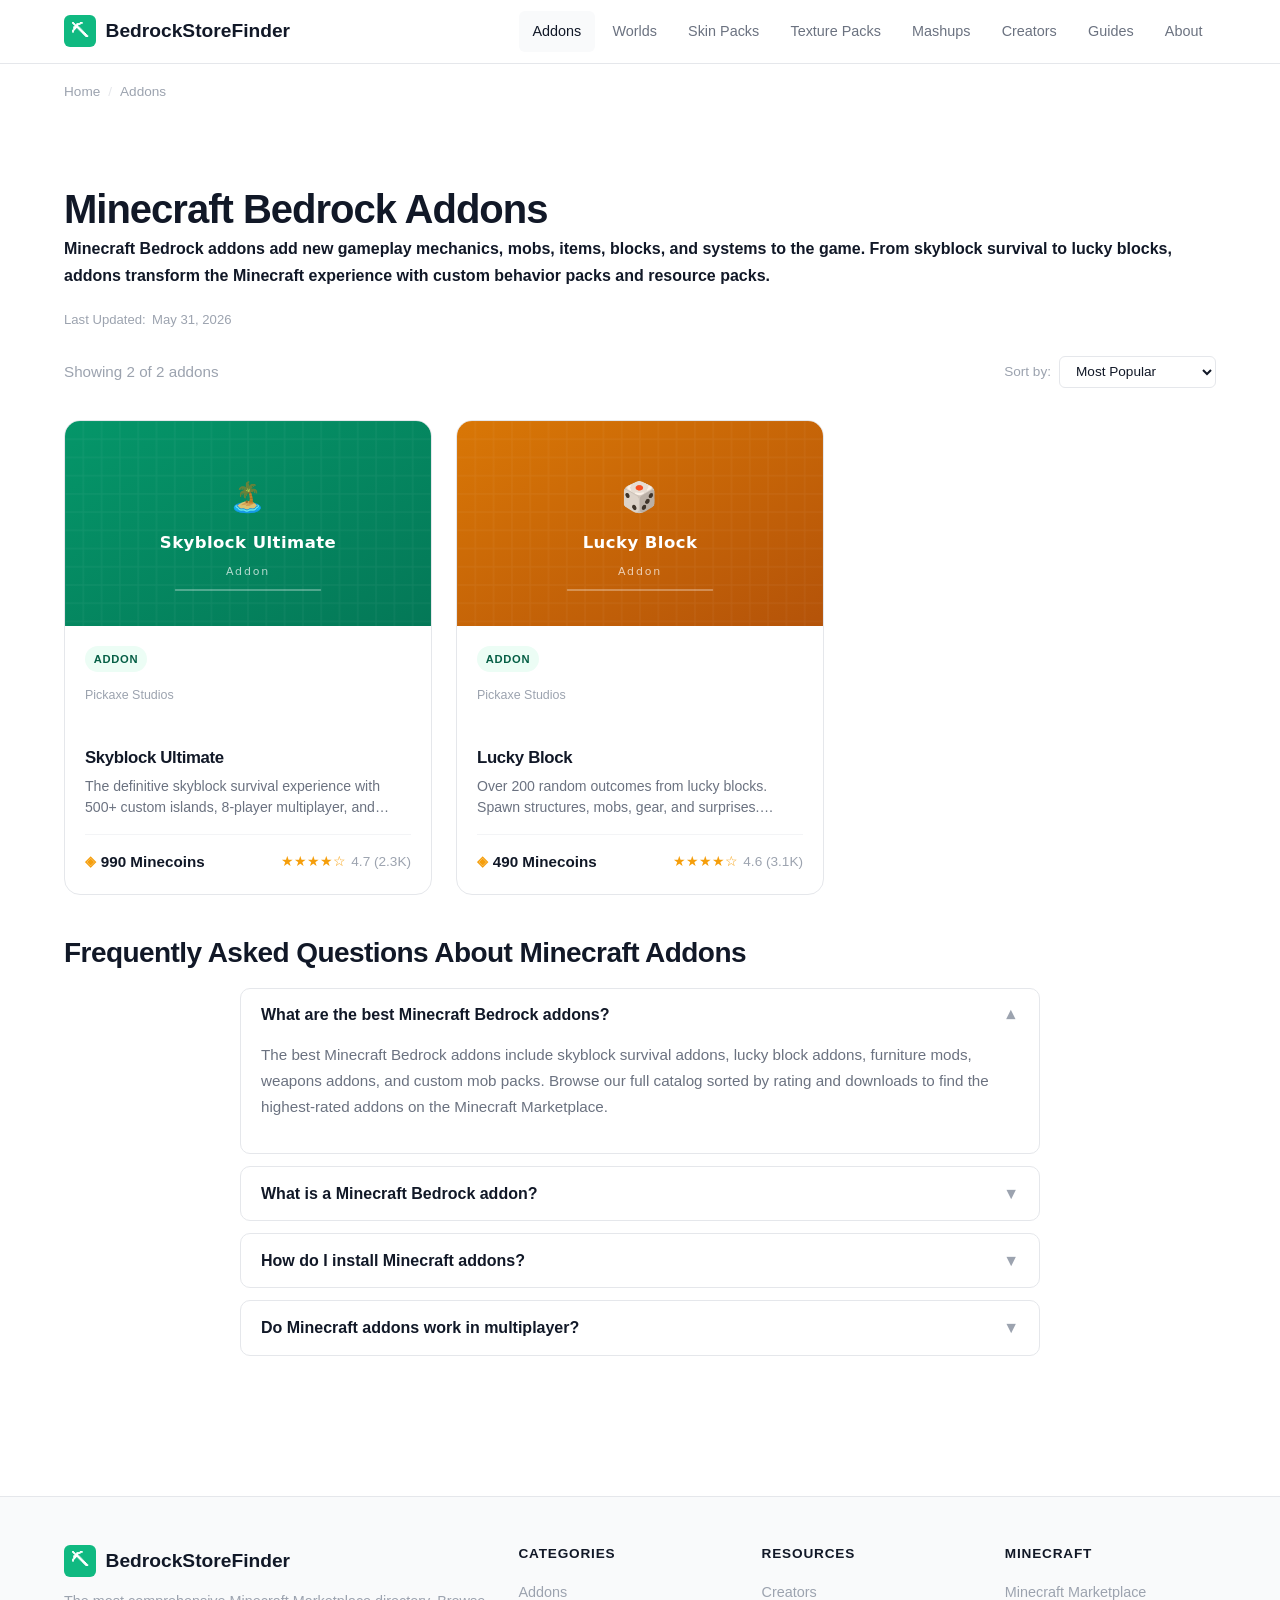
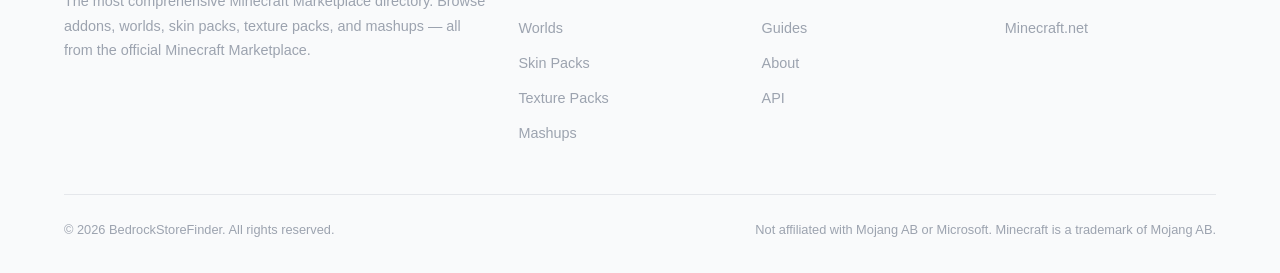
==== commit 5181223c: "fix: replace broken JPG placeholders with proper SVG images All product images were SVG files saved " ====
--- a/addons/index.html
+++ b/addons/index.html
@@ -123,7 +123,7 @@
         </div>
         <div class="product-grid">
           <a href="/addons/skyblock-ultimate/" class="product-card">
-            <img class="product-card__image" src="/images/products/skyblock-ultimate-thumb.jpg" alt="Skyblock Ultimate Addon for Minecraft Bedrock Edition" width="400" height="225" loading="lazy">
+            <img class="product-card__image" src="/images/products/skyblock-ultimate-thumb.svg" alt="Skyblock Ultimate Addon for Minecraft Bedrock Edition" width="400" height="225" loading="lazy">
             <div class="product-card__body">
               <span class="product-card__category tag--addon">Addon</span>
               <span class="product-card__creator product-card__creator--promoted">Pickaxe Studios</span>
@@ -136,7 +136,7 @@
             </div>
           </a>
           <a href="/addons/lucky-block/" class="product-card">
-            <img class="product-card__image" src="/images/products/lucky-block-thumb.jpg" alt="Lucky Block Addon for Minecraft Bedrock Edition" width="400" height="225" loading="lazy">
+            <img class="product-card__image" src="/images/products/lucky-block-thumb.svg" alt="Lucky Block Addon for Minecraft Bedrock Edition" width="400" height="225" loading="lazy">
             <div class="product-card__body">
               <span class="product-card__category tag--addon">Addon</span>
               <span class="product-card__creator product-card__creator--promoted">Pickaxe Studios</span>
